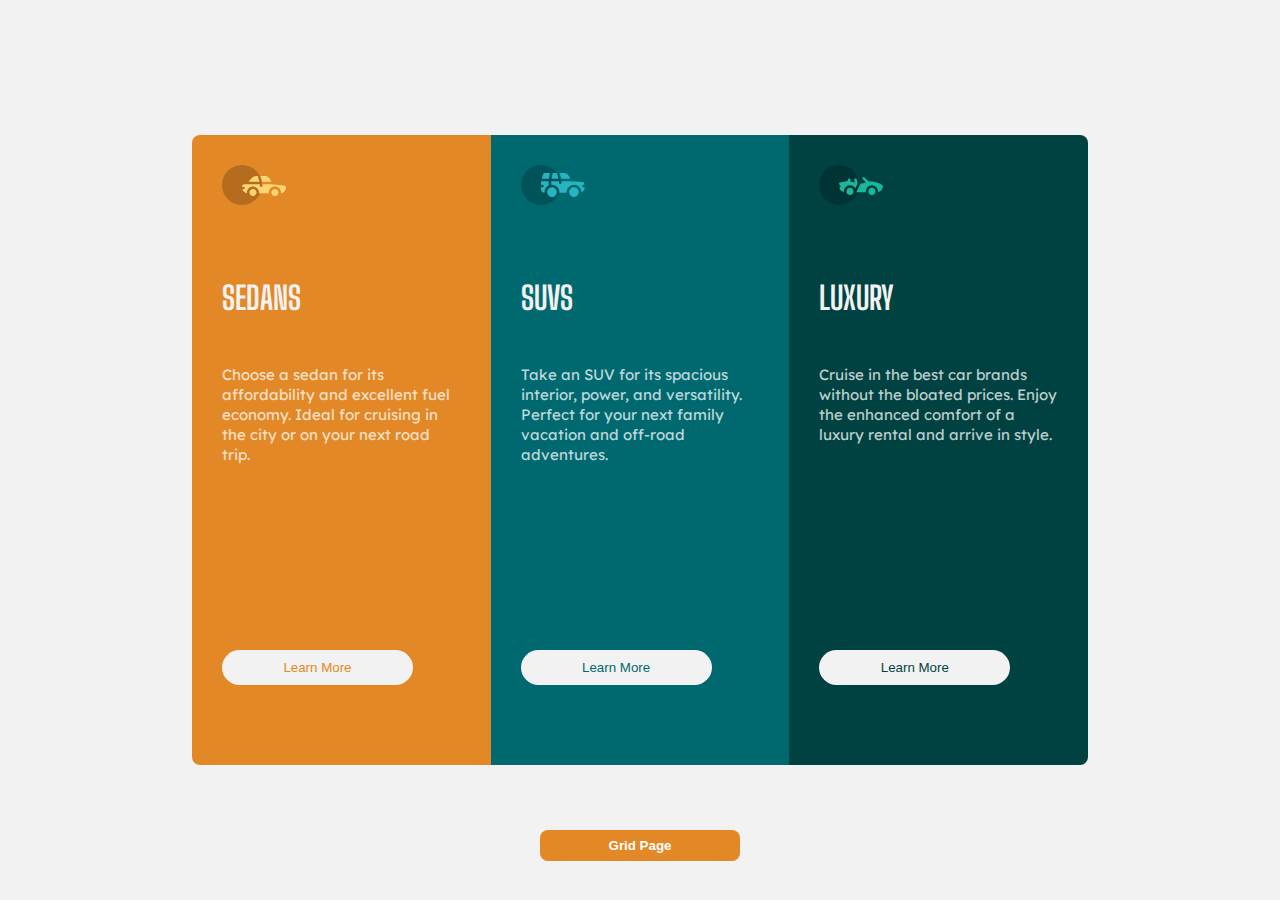
==== index.html @ 9b1a63ff "This is the Very First Original File of the Project" ====
<!DOCTYPE html>
<html lang="en">
<head>
    <meta charset="UTF-8">
    <meta http-equiv="X-UA-Compatible" content="IE=edge">
    <meta name="viewport" content="width=device-width, initial-scale=1.0">
    <link rel="stylesheet" href="assets/styles.css">
    <link rel="icon" href="assets/favicon-32x32.png" type="image/png">
    <title>CSS Flexbox Layout</title>
</head>
<body>
    <main>
        <div class="main-body">
            <div class="first-box">
                <div class="fb-1">
                    <img src="assets/icon-sedans.svg" alt="Sedans Van">
                </div>
                <div class="fb-2">
                    <h3 class="box-title">SEDANS</h3>
                </div>
                <div class="fb-3">
                    <p class="paragraphs">
                        Choose a sedan for its affordability and excellent 
                        fuel economy. Ideal for cruising in the city or 
                        on your next road trip.
                    </p>
                </div>
                <div class="fb-4">
                    <button class="clck-buttons btn-1">Learn More</button>
                </div>
            </div>
            <div class="second-box">
                <div class="sb-1">
                    <img src="assets/icon-suvs.svg" alt="SUV Vans">
                </div>
                <div class="sb-2">
                    <h3 class="box-title">SUVS</h3>
                </div>
                <div class="sb-3">
                    <p class="paragraphs">
                        Take an SUV for its spacious interior, power, 
                        and versatility. Perfect for your next family 
                        vacation and off-road adventures.
                    </p>
                </div>
                <div class="sb-4">
                    <button class="clck-buttons btn-2">Learn More</button>
                </div>
            </div>
            <div class="third-box">
                <div class="tb-1">
                    <img src="assets/icon-luxury.svg" alt="Luxury Vans">
                </div>
                <div class="tb-2">
                    <h3 class="box-title">LUXURY</h3>
                </div>
                <div class="tb-3">
                    <p class="paragraphs">
                        Cruise in the best car brands without the bloated 
                        prices. Enjoy the enhanced comfort of a luxury 
                        rental and arrive in style.
                    </p>
                </div>
                <div class="tb-4">
                    <button class="clck-buttons btn-3">Learn More</button>
                </div>
            </div>
        </div>
        <div class="index-footer-btn">
            <a href="grid.html"><button class="btn-grid">Grid Page</button></a>
        </div>
    </main>
</body>
</html>
---- assets/styles.css ----
/*Importing the General Front Style to use*/
@import url('https://fonts.googleapis.com/css2?family=Big+Shoulders+Display&family=Lexend+Deca&display=swap');
/*Importing the General Front Style to use*/

*{
    margin: 0;
    padding: 0;
    box-sizing: border-box;
}

/*Styling the Body*/
body{
    background-color: hsl(0, 0%, 95%);
    font-size: 15px;
    font-family: 'Lexend Deca';
}
/*Styling the Body*/

/* Styles for Index.html Page -CSS Flex-*/
h3{
    font-size: xx-large;
    font-family: 'Big Shoulders Display';
}

.main-body{
    width: 70%;
    margin: auto;
    height: 100vh;
    justify-content: center;
    align-items: center;
    display: flex;
}

.box-title{
    color: hsl(0, 0%, 95%);
    font-weight: bold;
}

.paragraphs{
    color: hsla(0, 0%, 100%, 0.75);
    line-height: 20px;
}

.first-box{
    background-color: hsl(31, 77%, 52%);
    width: 100%;
    border-radius: 8px 0px 0px 8px;
    height: 70%;
    padding: 2em;
    display: flex;
    flex-direction: column;
}
.first-box img, h3, p, button{
    margin-bottom: 1rem;
}

.second-box{
    background-color: hsl(184, 100%, 22%);
    width: 100%;
    height: 70%;
    padding: 2em;
    display: flex;
    flex-direction: column;
}

.third-box{
    background-color: hsl(179, 100%, 13%);
    width: 100%;
    border-radius: 0px 8px 8px 0px;
    height: 70%;
    padding: 2em;
    display: flex;
    flex-direction: column;
}

.clck-buttons{
    background-color: hsl(0, 0%, 95%);
    border-radius: 20px;
    padding: 10px;
    border: none;
    text-align: center;
    text-decoration: none;
    display: inline-block;
    width: 80%;
}
.clck-buttons:hover{
    background-color: transparent;
    cursor: pointer;
    font-weight: 500;
    color: hsl(0, 0%, 95%);
    transition: ease 0.5s;
    transition-timing-function: ease;
    border: 1px solid hsl(0, 0%, 95%);
}

.btn-1{color:hsl(31, 77%, 52%);}
.btn-2{color:hsl(184, 100%, 22%);}
.btn-3{color:hsl(179, 100%, 13%);}

.fb-1, .sb-1, .tb-1{height: 20%;}
.fb-2, .sb-2, .tb-2{height: 15%;}
.fb-3, .sb-3, .tb-3{height: 50%;}
.fb-4, .sb-4, .tb-4{height: 10%;}

.index-footer-btn{
    margin: -70px auto;
    width:200px;
}
.btn-grid{
    width: 100%;
    float: right;
    padding: 8px;
    border: none;
    border-radius: 8px;
    background-color: hsl(31, 77%, 52%);;
    cursor: pointer;
    color: white;
    font-weight: bold;
}
.btn-grid:hover{
    background-color: hsl(179, 100%, 13%);
    transition: ease 0.9s;
    transition-timing-function: ease;
}

@media screen and (max-width: 690px){
    .main-body{
        width: 80vw;
        margin: 10vw auto;
    }
}
@media screen and (max-width: 530px) {
    .main-body {
     flex-direction: column;
     width: 80vw;
     margin: 30% auto;
    }
    .first-box{
        border-radius: 8px 8px 0px 0px;
    }
    .third-box{
        border-radius: 0px 0px 8px 8px;
    }
    .btn-grid{
        margin: 30% auto;
    }
 }
@media screen and (max-width: 375px) {
    .main-body {
     flex-direction: column;
     width: 80%;
     margin: 30% auto;
    }
    .first-box{
        border-radius: 8px 8px 0px 0px;
    }
    .third-box{
        border-radius: 0px 0px 8px 8px;
    }
    .btn-grid{
        margin: 30% auto;
    }
 }
 @media screen and (max-width: 230px) {
    .main-body {
     flex-direction: column;
     width: 80%;
     margin: 30% auto;
    }
    .first-box{
        border-radius: 8px 8px 0px 0px;
    }
    .third-box{
        border-radius: 0px 0px 8px 8px;
    }
    .btn-grid{
        margin: 30% auto;
    }
 }
 /* Styles for Index.html Page -CSS Flex-*/


 /* Styles for Grid.html Page -CSS Grid-*/
 .grid-main{
    /* background-color: rgb(3, 6, 28); */
    background-color: hsl(0, 0%, 95%);
    display: flex;
    place-items: center;
    height: 100vh;
    padding: 30px;
 }

 .grid-main-body{
    background-color: rgb(8, 14, 54);
    box-shadow: 10px 10px 5px black;
    padding: 15px;
    border-radius: 8px;
    display: grid;
    grid-template-areas: 
    'a a a b'
    'a a a b'
    'c c d d'
    'c c e e';
    grid-gap: 10px;
    width: 40vw;
    height: 70vh;
    margin: auto;
 }
 .grid-main-body div{
    text-align: center;
    font-weight: bolder;
    font-size: xx-large;
    color: whitesmoke;
    padding: 40px;
    border-radius: 2px;
 }
 
 .item-a{
    background-color: orangered;
    grid-area: a;
 }

 .item-b{
    background-color: #ffc107;
    grid-area: b;   
}

.item-c{
    background-color: #198754;
    grid-area: c;    
}

.item-d{
    background-color: #0dcaf0;
    grid-area: d;    
}

.item-e{
    background-color: #0dcaf0;
    grid-area: e;    
}

.grid-footer-btn{
    position: fixed;
    bottom: 30px;
    right: 30px;
    width:200px;
}
.grid-btn-grid{
    width: 100%;
    padding: 8px;
    border: none;
    border-radius: 8px;
    background-color: #ffc107;
    cursor: pointer;
    color: white;
    font-weight: bold;
}
.grid-btn-grid:hover{
    background-color: #198754;
    transition: ease 0.9s;
    transition-timing-function: ease;
}

@media screen and (max-width: 600px) {
    .grid-main-body{
        grid-template-areas: 
        'a a a a'
        'b b b b'
        'c c c c'
        'd d d d'
        'e e e e';
        width: 90%;
        margin: auto;
    }
    .grid-footer-btn{
        position: fixed;
        bottom: 5px;
        right: 5px;
        width:200px;
    }
 }

 @media screen and (max-width: 550px) {
    .grid-main-body{
        grid-template-areas: 
        'a a a a'
        'b b b b'
        'c c c c'
        'd d d d'
        'e e e e';
        width: 90%;
        margin: auto;
    }
 }

@media screen and (max-width: 490px) {
    .grid-main-body{
        grid-template-areas: 
        'a a a a'
        'b b b b'
        'c c c c'
        'd d d d'
        'e e e e';
        width: 90%;
        margin: auto;
    }
 }
 /* Styles for Grid.html Page -CSS Grid-*/
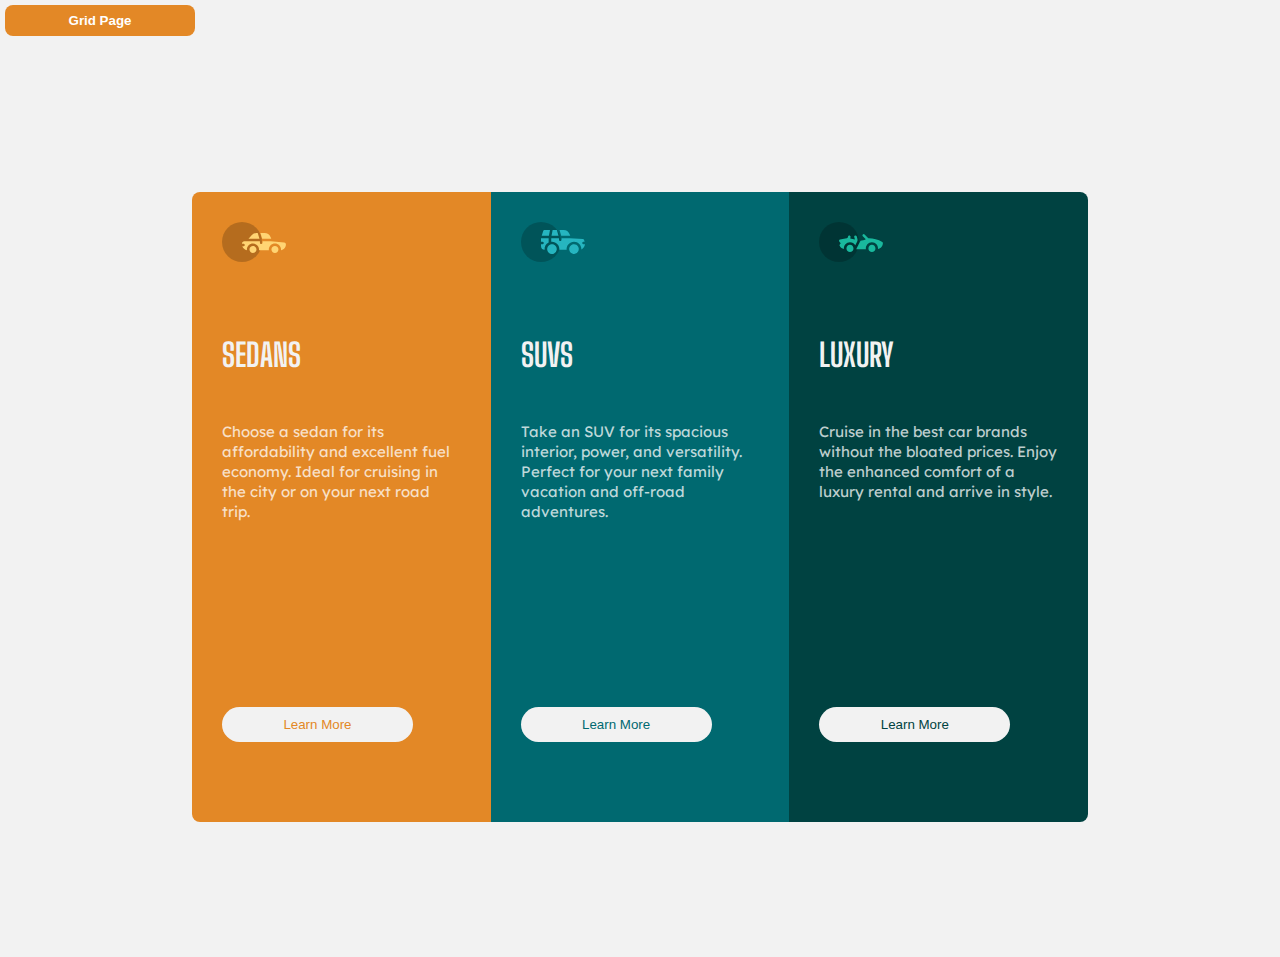
==== commit cf240509: "Responsive Bug Fixed for Screen 375" ====
--- a/index.html
+++ b/index.html
@@ -9,6 +9,9 @@
     <title>CSS Flexbox Layout</title>
 </head>
 <body>
+    <div class="index-footer-btn">
+        <a href="grid.html"><button class="btn-grid">Grid Page</button></a>
+    </div>
     <main>
         <div class="main-body">
             <div class="first-box">
@@ -66,9 +69,6 @@
                 </div>
             </div>
         </div>
-        <div class="index-footer-btn">
-            <a href="grid.html"><button class="btn-grid">Grid Page</button></a>
-        </div>
     </main>
 </body>
 </html>--- a/assets/styles.css
+++ b/assets/styles.css
@@ -24,7 +24,7 @@
 
 .main-body{
     width: 70%;
-    margin: auto;
+    margin: 0% auto;
     height: 100vh;
     justify-content: center;
     align-items: center;
@@ -103,12 +103,11 @@
 .fb-4, .sb-4, .tb-4{height: 10%;}
 
 .index-footer-btn{
-    margin: -70px auto;
+    padding: 5px 5px;
     width:200px;
 }
 .btn-grid{
     width: 100%;
-    float: right;
     padding: 8px;
     border: none;
     border-radius: 8px;
@@ -116,6 +115,7 @@
     cursor: pointer;
     color: white;
     font-weight: bold;
+    bottom: 20px;
 }
 .btn-grid:hover{
     background-color: hsl(179, 100%, 13%);
@@ -123,6 +123,23 @@
     transition-timing-function: ease;
 }
 
+
+@media screen and (max-width: 790px){
+    .main-body {
+        flex-direction: column;
+        width: 80vw;
+        margin: 10% auto;
+       }
+       .first-box{
+           border-radius: 8px 8px 0px 0px;
+       }
+       .third-box{
+           border-radius: 0px 0px 8px 8px;
+       }
+       .btn-grid{
+           margin: 30% auto;
+       }
+}
 @media screen and (max-width: 690px){
     .main-body{
         width: 80vw;
@@ -149,7 +166,7 @@
     .main-body {
      flex-direction: column;
      width: 80%;
-     margin: 30% auto;
+     margin: 50% auto;
     }
     .first-box{
         border-radius: 8px 8px 0px 0px;
@@ -158,7 +175,8 @@
         border-radius: 0px 0px 8px 8px;
     }
     .btn-grid{
-        margin: 30% auto;
+        position: relative;
+        margin: 10% auto;
     }
  }
  @media screen and (max-width: 230px) {
@@ -174,7 +192,25 @@
         border-radius: 0px 0px 8px 8px;
     }
     .btn-grid{
+        position: relative;
         margin: 30% auto;
+    }
+ }
+ @media screen and (max-width: 150px) {
+    .main-body {
+     flex-direction: column;
+     width: 80%;
+     margin: 30% auto;
+    }
+    .first-box{
+        border-radius: 8px 8px 0px 0px;
+    }
+    .third-box{
+        border-radius: 0px 0px 8px 8px;
+    }
+    .btn-grid{
+        position: relative;
+        margin: 5% auto;
     }
  }
  /* Styles for Index.html Page -CSS Flex-*/
@@ -241,9 +277,11 @@
 }
 
 .grid-footer-btn{
-    position: fixed;
+    /* position: fixed;
     bottom: 30px;
     right: 30px;
+    width:200px; */
+    padding: 5px 5px;
     width:200px;
 }
 .grid-btn-grid{
@@ -262,6 +300,23 @@
     transition-timing-function: ease;
 }
 
+@media screen and (max-width: 790px){
+    .grid-main-body{
+        grid-template-areas: 
+        'a a a a'
+        'b b b b'
+        'c c c c'
+        'd d d d'
+        'e e e e';
+        width: 90%;
+        margin: auto;
+    }
+    .grid-footer-btn{
+        position: relative;
+        margin: 1% auto;
+        bottom: -15em;
+    }    
+}
 @media screen and (max-width: 600px) {
     .grid-main-body{
         grid-template-areas: 
@@ -274,10 +329,8 @@
         margin: auto;
     }
     .grid-footer-btn{
-        position: fixed;
-        bottom: 5px;
-        right: 5px;
-        width:200px;
+        position: relative;
+        margin: 0% auto;
     }
  }
 
@@ -306,4 +359,21 @@
         margin: auto;
     }
  }
+ @media screen and (max-width: 375px) {
+    .grid-main-body{
+        grid-template-areas: 
+        'a a a a'
+        'b b b b'
+        'c c c c'
+        'd d d d'
+        'e e e e';
+        width: 90%;
+        margin: auto;
+    }
+    .grid-footer-btn{
+        position: relative;
+        margin: 3% auto;
+        top: 30px;
+    }
+ }
  /* Styles for Grid.html Page -CSS Grid-*/